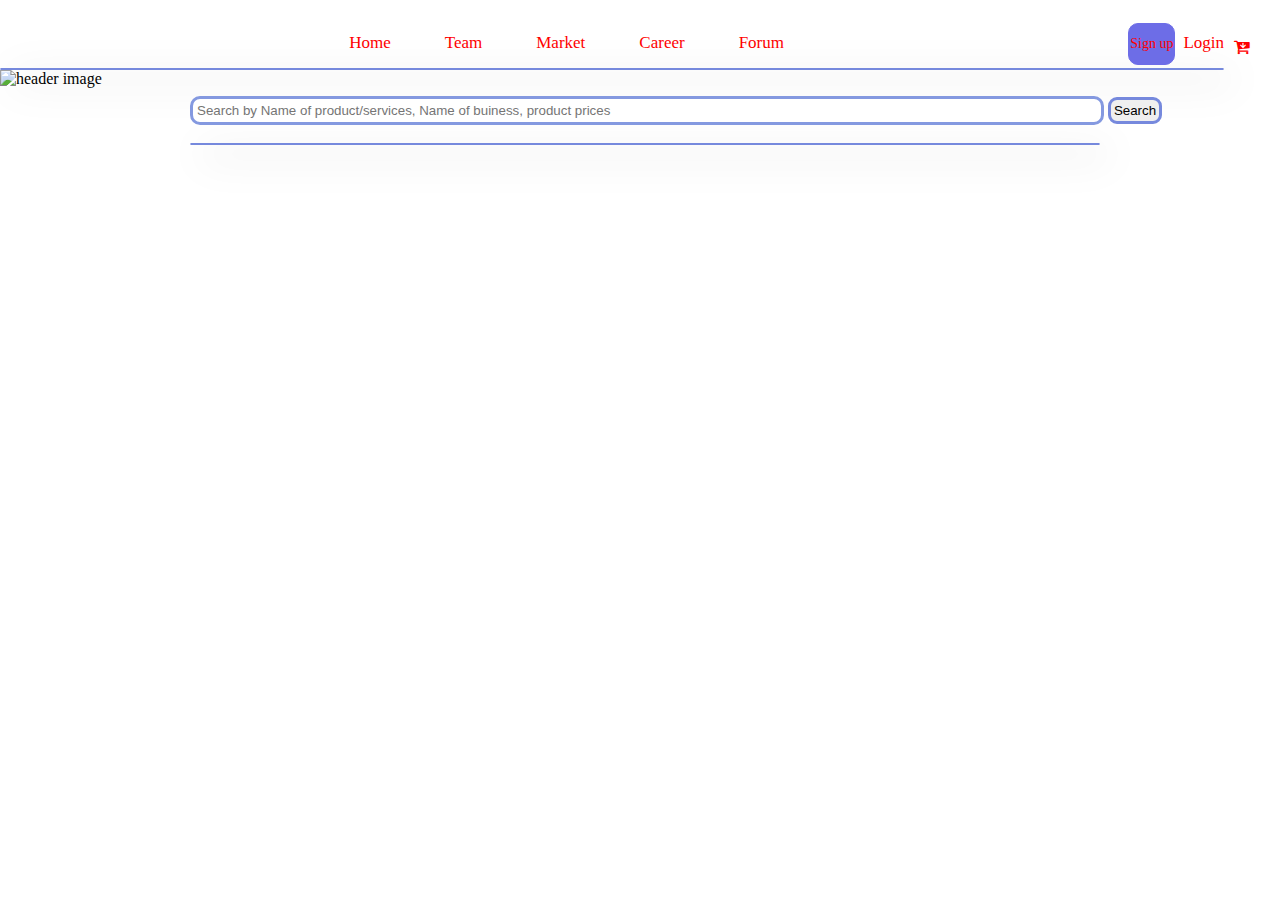
==== SOLUTIONS/WK6/WEB/index.html @ 29604c58 "Added index.html and style3.css" ====
<!DOCTYPE html>
<!DOCTYPE html>
<html lang="en">
<head>
    <meta charset="UTF-8">
    <meta http-equiv="X-UA-Compatible" content="IE=edge">
    <meta name="viewport" content="width=device-width, initial-scale=1.0">
    <title>Home</title>
    <link rel="stylesheet" href="https://cdnjs.cloudflare.com/ajax/libs/font-awesome/4.7.0/css/font-awesome.min.css">
    <link rel="stylesheet" href="style3.css">
</head>
<body>
    <br>
    <nav>
        <div>
            <ul> 
                <li><a href="#">Home</a></li>
                <li><a href="#">Team</a></li>
                <li><a href="#">Market</a></li>
                <li><a href="#">Career</a></li>
                <li><a href="#">Forum</a></li>
                <li style="float: right; color: red; font-size: 17px;padding-left: 10px;cursor: pointer;" class="fa fa-cart-arrow-down"><a href="#"></a></li>
                <li style="float: right;padding: 0; "><a href="#">Login</a></li>
                <li style="float: right; padding: 0;"><a href="#"> </a></li>
                <li><a href="#">Sign up</a></li>

            </ul>
            
        </div>
    </nav> 
    <hr style="margin: 0;margin-right: 0;"> 
    <div ><img src="header2.jfif" alt="header image"></div><br>
    <div class="company_name" ><p> LashPixles Online Shop</p>
        <p style="font-size: 20px; cursor: pointer;" class="fa fa-facebook-square"> LashPixlesgGh</p><br>
        <p style="font-size: 20px;cursor: pointer;" class="fa fa-envelope-o"> LashPixles@amalitech.org</p>
    </div>
    <input class="input_search" type="search" placeholder="Search by Name of product/services, Name of buiness, product prices">
    <input class="input_submit" type="submit" value="Search"><br>
    
    
        <br>
    <hr style="margin-left: 190px; margin-right: 180px;"><br>


</body>
</html>
---- SOLUTIONS/WK6/WEB/style3.css ----
* {
    margin: 0;
    padding: 0;
    margin-top: 0;
    text-decoration: none;
    list-style: none;
    box-sizing: border-box;
    
}

 body{
} 



nav  {
    margin: 0;
    margin-top: 0;
    /* background-color: rgb(36, 49, 49); */
    text-align: center;
    line-height: 40px;
    background-color: white;
    padding: 5px;
}

div img{
    width: 100%;
    height: 300px;
}



nav ul li  {
    display: inline;
    padding: 15px 25px;
    font-family: Slim John;
    font-size: 17px;
   
}



.company_name{
    margin: -290px 0 160px 50px;
    font-size: 35px;
    font-family: poppins;
    color: rgb(233, 218, 157);
}

ul li a{
    color: red;
}
div ul li a:last-child{
    margin-top: 2px;
    padding: 0;
    
} 

.fa-cart{
    float: right;
    padding: 10px;
    font-size: 14px;
    color: red;
}

 div ul li:last-child{
    border: 1px solid rgb(109, 109, 231);
    float: right;
    padding: 0 1px 0 1px;
    border-radius: 10px ;
    margin-right: 8px;
    background-color: rgb(109, 109, 231);
    font-size: 14px;
}


 td div img{
    
    vertical-align: middle;
    border-style: none;
    padding: 0px;
    margin-left: 20px;
    /* border-bottom: 1px solid; */
    /* padding-bottom: 80px;  */
    border: 0.5px solid gray; 
    border-radius:15px 15px 0 0;
    cursor: pointer;
    transition: transform 0.5s ease 0s;
    height: 300px;
    width: 270px;
    flex-direction: column;
    object-fit: cover;

}


.input_search{
    border-radius: 10px;
    border:3px solid rgb(132, 153, 224);
    width: 71.4%;
    margin-left: 190px;
    padding: 4px;
    
}



.input_submit{
    border-radius: 9px;
    padding: 3px;
    cursor: pointer;
    border: 3px solid rgb(118, 137, 221);

}


hr{
    margin-left: 20px;
    /* border-style:groove; */
    border-radius: 100px;
    border: 0.5px solid rgb(118, 137, 221);
    box-shadow: 10px 10px 40px;
}

.card-desc {
    vertical-align: middle;
    width: 270px;
    margin-left: 20px;
    list-style: none;
    margin-bottom: 4px;
    background-color: rgb(202, 212, 212);
    padding: 3px 15px;
    border-radius: 0 0 15px  15px;
    /* box-shadow: 10px 10px 30px; */
    font-family:  poppins;
    font-size: 15px;
    /* white-space:pre-wrap; */
    
    display: inline-block;
}
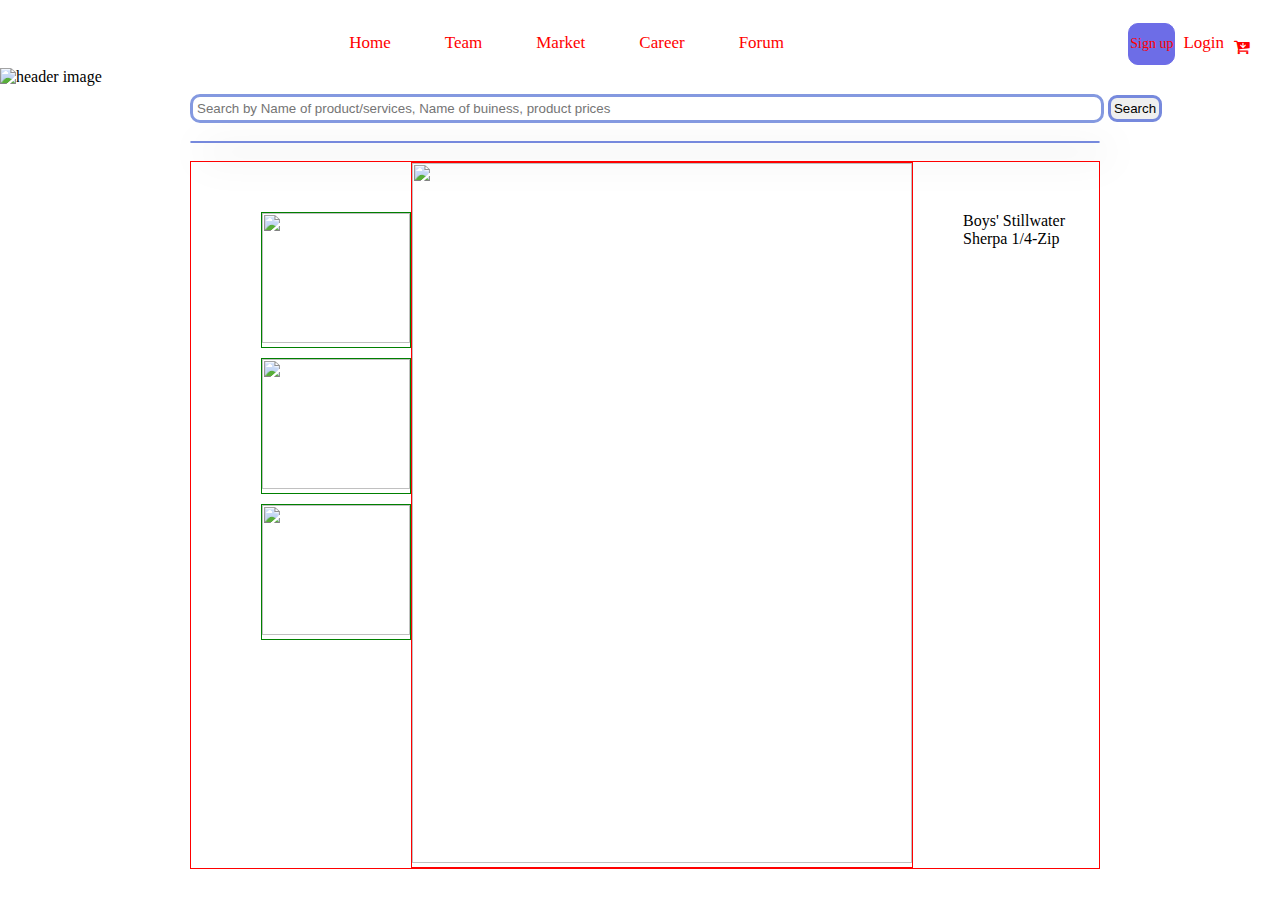
==== commit b68d455e: "Added three containers in a grid and inserted its elements" ====
--- a/SOLUTIONS/WK6/WEB/index.html
+++ b/SOLUTIONS/WK6/WEB/index.html
@@ -28,8 +28,7 @@
             
         </div>
     </nav> 
-    <hr style="margin: 0;margin-right: 0;"> 
-    <div ><img src="header2.jfif" alt="header image"></div><br>
+    <div ><img src="images/header2.jfif" alt="header image"></div><br>
     <div class="company_name" ><p> LashPixles Online Shop</p>
         <p style="font-size: 20px; cursor: pointer;" class="fa fa-facebook-square"> LashPixlesgGh</p><br>
         <p style="font-size: 20px;cursor: pointer;" class="fa fa-envelope-o"> LashPixles@amalitech.org</p>
@@ -41,6 +40,26 @@
         <br>
     <hr style="margin-left: 190px; margin-right: 180px;"><br>
 
+    <div class="container">
+        <div class="images-list">
+            <div id="row1">
+                <img src="images/jacket.jpg" alt="">
+            </div>
+            <div id="row2">
+                <img src="images/jacket.jpg" alt="">
+            </div>
+            <div id="row3">
+                <img src="images/jacket.jpg" alt="">
+            </div>
+        </div>
+        <div id="product-container">
+            <img src="images/jacket.jpg" alt="">
+        </div>
+        <div id="details-container">
+            <div>Boys' Stillwater Sherpa 1/4-Zip</div>
+        </div>
+    </div>
+
 
 </body>
 </html>--- a/SOLUTIONS/WK6/WEB/style3.css
+++ b/SOLUTIONS/WK6/WEB/style3.css
@@ -124,6 +124,78 @@
     box-shadow: 10px 10px 40px;
 }
 
+
+.container{
+    margin-left: 190px;
+    margin-right: 180px;
+    display: grid;
+    grid-template-columns: 1fr 1fr 1fr;
+    border: 1px solid red;
+    position: relative;
+    
+}
+
+#images-list{
+    display: grid;
+    grid-template-rows: repeat(3,1fr);
+    width: 20px;
+}
+
+
+
+#row1,#row2,#row3 {
+    border: 1px solid green;
+    position: relative;
+    margin-top: 10px;
+}
+
+#row1{
+    margin-top: 50px;
+}
+
+#row1 img{
+    height: 130px;
+}
+
+#row2 img{
+    height: 130px;
+}
+
+#row3 img{
+    height: 130px;
+}
+
+
+
+.images-list div{
+    width: 150px;
+    margin-left: 70px;
+}
+
+
+
+#product-container{
+    position: relative;
+    border: 1px solid red;
+}
+
+#product-container img{
+    width: 500px;
+    height: 700px;
+}
+
+
+#details-container{
+
+}
+
+
+#details-container div:first-child{
+    margin-top: 50px;
+    margin-left: 50px;
+}
+
+
 .card-desc {
     vertical-align: middle;
     width: 270px;
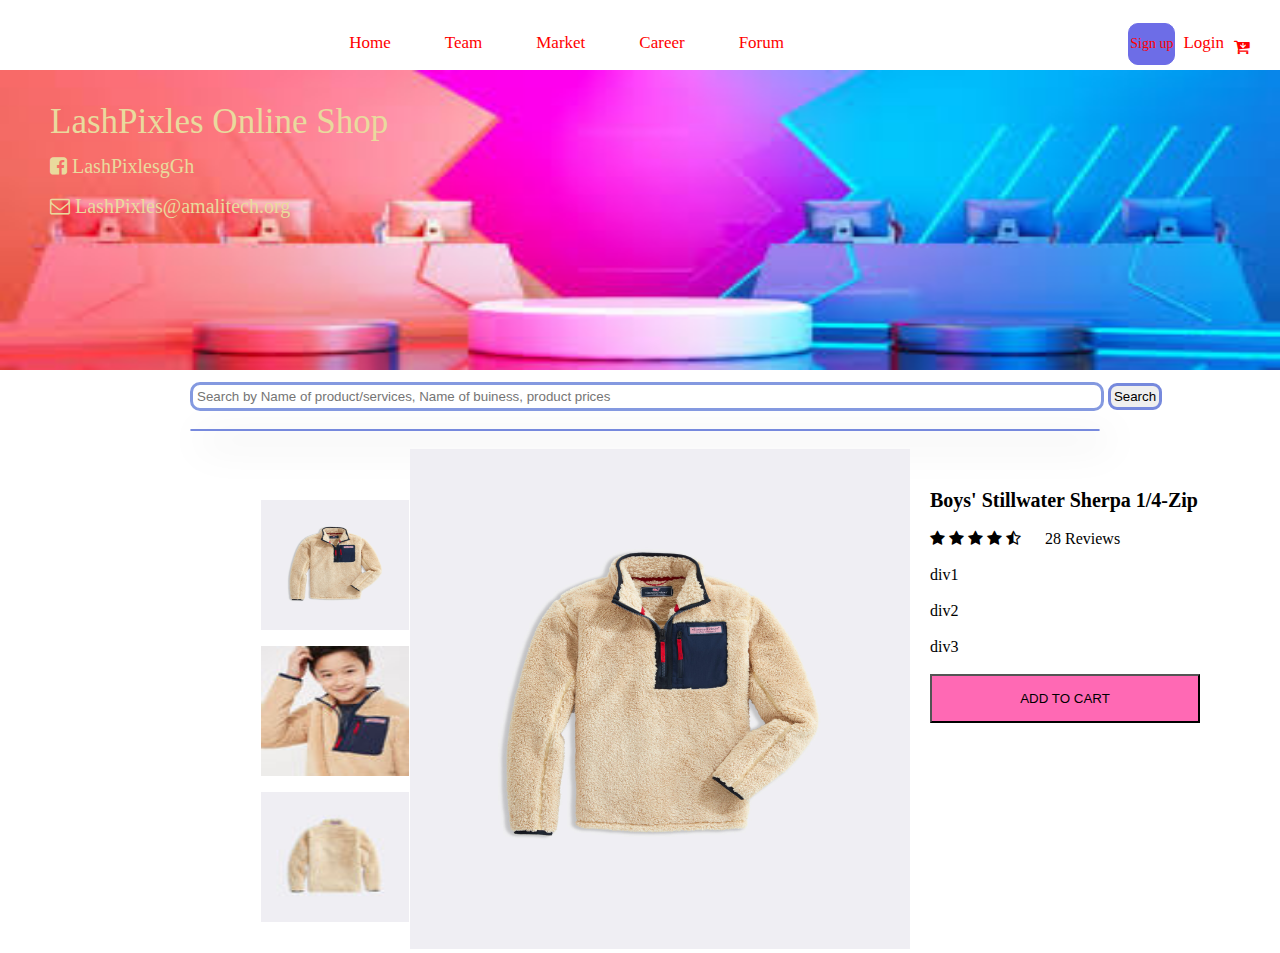
==== commit 4cf76fa8: "Modified the content elements of the grid containers and added a 'add to cart' button to the details" ====
--- a/SOLUTIONS/WK6/WEB/index.html
+++ b/SOLUTIONS/WK6/WEB/index.html
@@ -7,6 +7,7 @@
     <meta name="viewport" content="width=device-width, initial-scale=1.0">
     <title>Home</title>
     <link rel="stylesheet" href="https://cdnjs.cloudflare.com/ajax/libs/font-awesome/4.7.0/css/font-awesome.min.css">
+    <link href="https://fonts.googleapis.com/icon?family=Material+Icons" rel="stylesheet">
     <link rel="stylesheet" href="style3.css">
 </head>
 <body>
@@ -46,20 +47,36 @@
                 <img src="images/jacket.jpg" alt="">
             </div>
             <div id="row2">
-                <img src="images/jacket.jpg" alt="">
+                <img src="images/boyJacket.jpg" alt="">
             </div>
             <div id="row3">
-                <img src="images/jacket.jpg" alt="">
+                <img src="images/BackJacket.jpg" alt="">
             </div>
         </div>
         <div id="product-container">
             <img src="images/jacket.jpg" alt="">
         </div>
         <div id="details-container">
-            <div>Boys' Stillwater Sherpa 1/4-Zip</div>
+            <div><b>Boys' Stillwater Sherpa 1/4-Zip</b> </div>
+            <br>
+            <div>
+                <i  class="fa fa-star checked"></i>
+                <i  class="fa fa-star checked"></i>
+                <i  class="fa fa-star checked"></i>
+                <i  class="fa fa-star checked"></i>
+                <i class="fa fa-star-half-o"></i>
+                <span style= "margin-left: 20px;"> 28 Reviews</span>
+                
+            </div><br>
+            <div>div1</div><br>
+            <div>div2</div><br>
+            <div>div3</div><br>
+            <div>
+                <button type="button" onclick="">ADD TO CART</button>
+            </div>
         </div>
     </div>
 
-
+    
 </body>
 </html>--- a/SOLUTIONS/WK6/WEB/style3.css
+++ b/SOLUTIONS/WK6/WEB/style3.css
@@ -130,7 +130,7 @@
     margin-right: 180px;
     display: grid;
     grid-template-columns: 1fr 1fr 1fr;
-    border: 1px solid red;
+    /* border: 1px solid red; */
     position: relative;
     
 }
@@ -144,7 +144,7 @@
 
 
 #row1,#row2,#row3 {
-    border: 1px solid green;
+    border: 1px solid rgb(255, 255, 255);
     position: relative;
     margin-top: 10px;
 }
@@ -176,12 +176,12 @@
 
 #product-container{
     position: relative;
-    border: 1px solid red;
+    /* border: 1px solid red; */
 }
 
 #product-container img{
     width: 500px;
-    height: 700px;
+    height: 500px;
 }
 
 
@@ -191,8 +191,22 @@
 
 
 #details-container div:first-child{
-    margin-top: 50px;
-    margin-left: 50px;
+    margin-top: 40px;
+    margin-left: 20px;
+    margin-right: 20px;
+    font-size: 20px;
+}
+
+#details-container div{
+    margin-left: 20px;
+    margin-right: 20px;
+}
+
+#details-container button{
+    width: 270px;
+    padding: 15px;
+    background-color: hotpink;
+    cursor: pointer;
 }
 
 
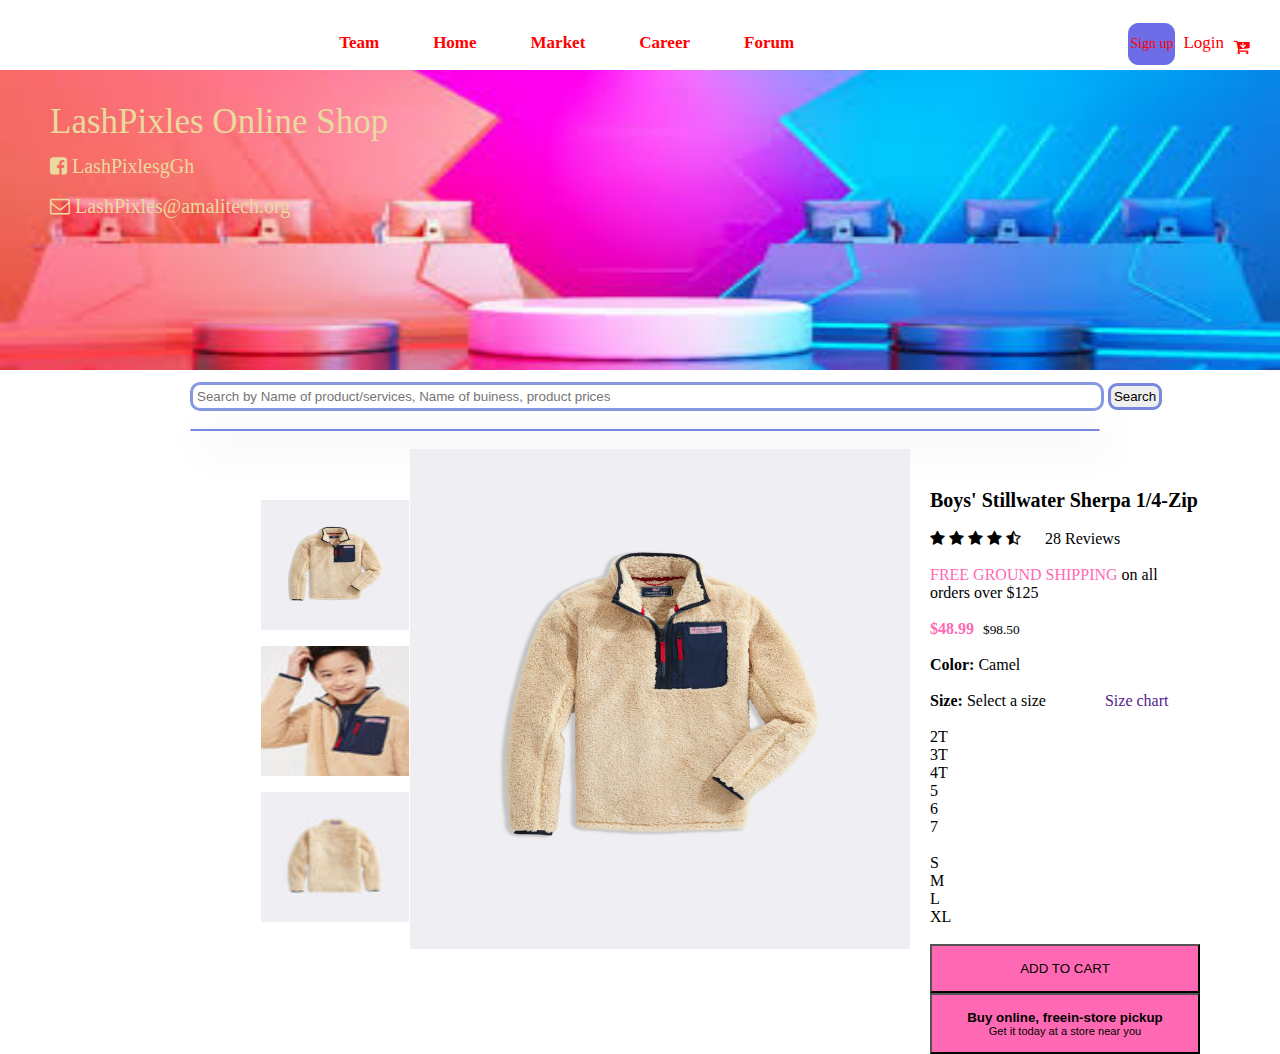
==== commit ff89661d: "Added a js file,sizes buttons and linked them to the product image and the size tag" ====
--- a/SOLUTIONS/WK6/WEB/index.html
+++ b/SOLUTIONS/WK6/WEB/index.html
@@ -9,17 +9,19 @@
     <link rel="stylesheet" href="https://cdnjs.cloudflare.com/ajax/libs/font-awesome/4.7.0/css/font-awesome.min.css">
     <link href="https://fonts.googleapis.com/icon?family=Material+Icons" rel="stylesheet">
     <link rel="stylesheet" href="style3.css">
+    <script src="https://ajax.googleapis.com/ajax/libs/jquery/3.5.1/jquery.min.js"></script>
+    <script src="query.js"></script>
 </head>
 <body>
     <br>
     <nav>
         <div>
             <ul> 
-                <li><a href="#">Home</a></li>
-                <li><a href="#">Team</a></li>
-                <li><a href="#">Market</a></li>
-                <li><a href="#">Career</a></li>
-                <li><a href="#">Forum</a></li>
+                <li><b><a href="#">Team</a></b></li>
+                <li><b><a href="#">Home</a></b></li>
+                <li><b><a href="#">Market</a></b></li>
+                <li><b><a href="#">Career</a></b></li>
+                <li><b><a href="#">Forum</a></b></li>
                 <li style="float: right; color: red; font-size: 17px;padding-left: 10px;cursor: pointer;" class="fa fa-cart-arrow-down"><a href="#"></a></li>
                 <li style="float: right;padding: 0; "><a href="#">Login</a></li>
                 <li style="float: right; padding: 0;"><a href="#"> </a></li>
@@ -54,7 +56,7 @@
             </div>
         </div>
         <div id="product-container">
-            <img src="images/jacket.jpg" alt="">
+            <img id="product-img" src="images/jacket.jpg" alt="">
         </div>
         <div id="details-container">
             <div><b>Boys' Stillwater Sherpa 1/4-Zip</b> </div>
@@ -68,11 +70,35 @@
                 <span style= "margin-left: 20px;"> 28 Reviews</span>
                 
             </div><br>
-            <div>div1</div><br>
-            <div>div2</div><br>
-            <div>div3</div><br>
+            <div><p style="display: inline-block;color: hotpink;">FREE GROUND SHIPPING</p> on all orders over $125</div><br>
+            <div><b style="color: hotpink;">$48.99</b>  <s style="font-size: smaller;margin-left: 5px;">$98.50</s></div><br>
+            <div><b>Color:</b> Camel</div><br>
+            <div><span><b>Size:</b> <span id="select-size">Select a size</span> </span>
+            <span style="margin-left: 55px;"><a href="">Size chart</a></span> </div><br>
+            <div class="sizes">
+                 <p id="2T">2T</p>
+                 <p id="3T">3T</p>
+                 <p id="4T">4T</p>
+                 <p id="5">5</p>
+                 <p id="6">6</p>
+                 <p id="7">7</p>
+            </div><br>
+            <div class="sizes">
+                <p id="S">S</p>
+                 <p id="M">M</p>
+                 <p id="L">L</p>
+                 <p id="XL">XL</p>
+            </div>
+            <br>
+            <div></div>
             <div>
-                <button type="button" onclick="">ADD TO CART</button>
+                <button class="firstbutton" type="button" onclick="">ADD TO CART</button>
+            </div>
+            <div>
+                <button class="lastbutton" type="button" onclick="">
+                    <p><b>Buy online, freein-store pickup</b></p>
+                    <p style="font-size: smaller;">Get it today at a store near you</p>
+                </button>
             </div>
         </div>
     </div>
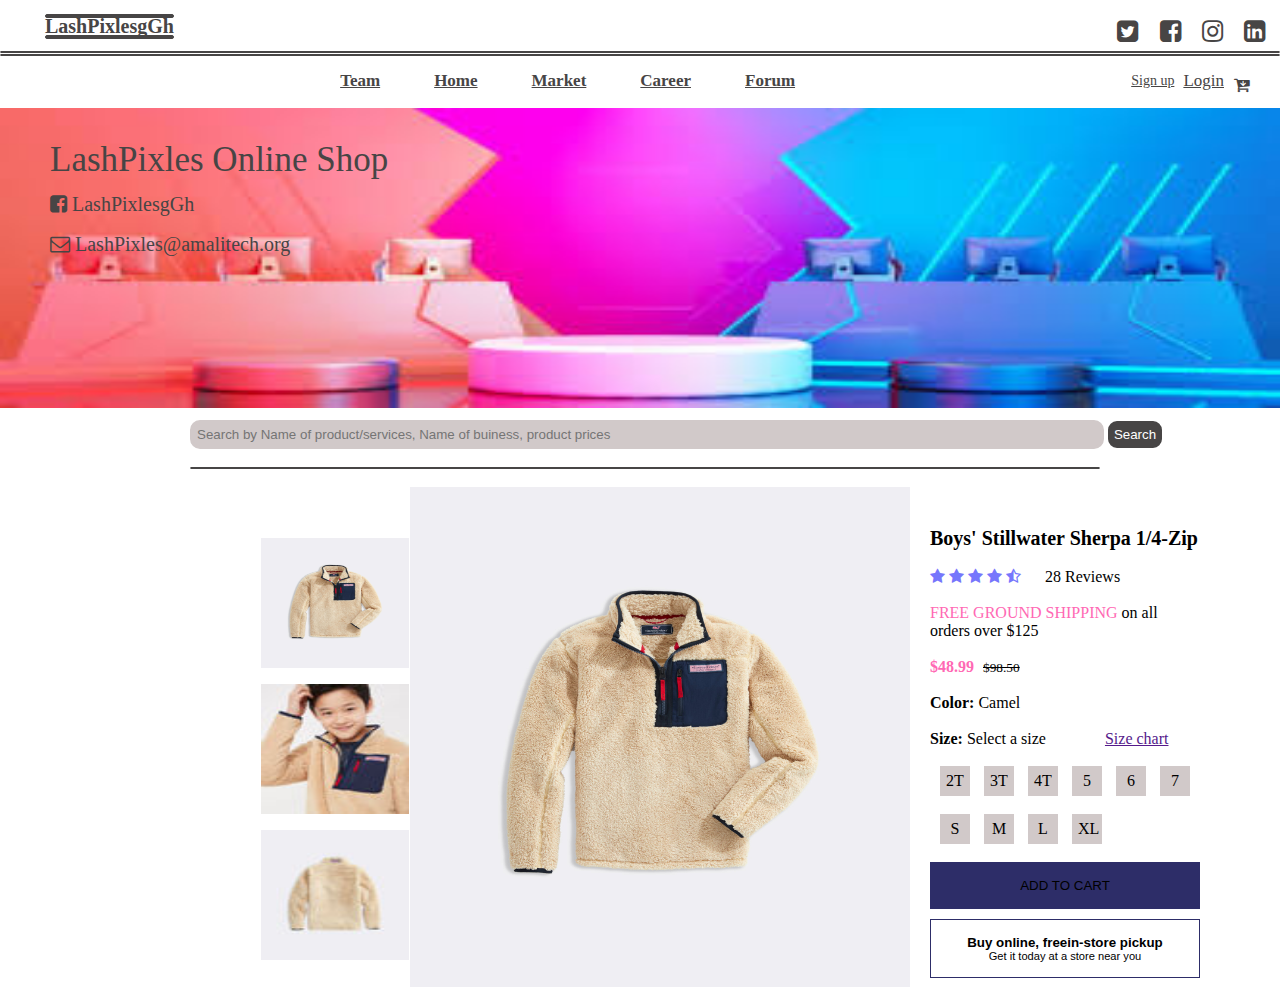
==== commit 78c440ac: "Added a cart page and modified query.js, the style sheet and index.html" ====
--- a/SOLUTIONS/WK6/WEB/index.html
+++ b/SOLUTIONS/WK6/WEB/index.html
@@ -13,7 +13,27 @@
     <script src="query.js"></script>
 </head>
 <body>
-    <br>
+    <div class="logo-container">
+        <div>
+          <span class="logo-text"><b>LashPixlesgGh</b> </span>
+          <span>
+            <hr class="logo-ruler" style=" margin-top: -3px;">
+          </span>
+          <span>
+            <hr class="logo-ruler" style="margin-top: -25px;">
+          </span>
+          <span class="font-icons">
+            <a href="#"><i class="fa fa-twitter-square"></i></a>
+            <a href="#"><i class="fa fa-facebook-square"></i></a>
+            <a href="#"><i class="fa fa-instagram"></i></a>
+            <a href="#"><i class="fa fa-linkedin-square"></i></a>
+          </span>
+    
+    
+        </div>
+      </div><br>
+      <hr style="margin: 0;">
+      <hr style="margin: 0;margin-top: 0.8px;">
     <nav>
         <div>
             <ul> 
@@ -22,7 +42,7 @@
                 <li><b><a href="#">Market</a></b></li>
                 <li><b><a href="#">Career</a></b></li>
                 <li><b><a href="#">Forum</a></b></li>
-                <li style="float: right; color: red; font-size: 17px;padding-left: 10px;cursor: pointer;" class="fa fa-cart-arrow-down"><a href="#"></a></li>
+                <li style="float: right; color: rgb(71, 69, 69); font-size: 17px;padding-left: 10px;cursor: pointer;" class="fa fa-cart-arrow-down"><a href="#"></a></li>
                 <li style="float: right;padding: 0; "><a href="#">Login</a></li>
                 <li style="float: right; padding: 0;"><a href="#"> </a></li>
                 <li><a href="#">Sign up</a></li>
@@ -92,7 +112,8 @@
             <br>
             <div></div>
             <div>
-                <button class="firstbutton" type="button" onclick="">ADD TO CART</button>
+                <a id="firstbutton" href="http://127.0.0.1:5500/SOLUTIONS/WK6/WEB/index1.html" target="_blank"><button class="firstbutton" type="button" onclick="">ADD TO CART</button></a>
+                
             </div>
             <div>
                 <button class="lastbutton" type="button" onclick="">
--- a/SOLUTIONS/WK6/WEB/style3.css
+++ b/SOLUTIONS/WK6/WEB/style3.css
@@ -4,7 +4,7 @@
     margin: 0;
     padding: 0;
     margin-top: 0;
-    text-decoration: none;
+    /* text-decoration: none; */
     list-style: none;
     box-sizing: border-box;
     
@@ -13,7 +13,43 @@
  body{
 } 
 
-
+.logo-container{
+    margin-left: 30px;
+    padding: 15px;
+    }
+    
+.logo-text{
+        font-size: 20px;
+        font-family: poppins;
+        position: relative;
+        color: rgb(71, 69, 69);
+        
+    }
+    
+.logo-ruler{
+    margin-left: 0;
+        width: 129px;
+        height: 4px;
+        border: 1px solid rgb(71, 69, 69);
+        background-color: rgb(71, 69, 69);
+        position: relative;
+        border-radius: 50px;
+    }
+    
+.font-icons{
+        float: right;
+        font-size: 25px;
+    }
+    
+.font-icons i{
+        margin-left: 15px;
+        color: rgb(71, 69, 69);
+    }
+    
+.font-icons a:hover{
+        background-color: white;
+    }
+    
 
 nav  {
     margin: 0;
@@ -40,17 +76,44 @@
    
 }
 
+.ruler{
+    width: 50px;
+}
+
+/* index1 */
+.text-container{
+    position: relative;
+    margin-left: 50px;
+    margin-right: 450px;
+    display: grid;
+    grid-template-columns: repeat(4,1fr);
+}
+
+.middle-container{
+    display: grid;
+    grid-template-columns: 1fr 1fr 1fr;
+    margin-left: 50px;
+    margin-right: 450px;
+    position: relative;
+}
+
+.mid-container1{
+    display: grid;
+    grid-template-columns: 1fr 1fr;
+    position: relative;
+}
+
 
 
 .company_name{
     margin: -290px 0 160px 50px;
     font-size: 35px;
     font-family: poppins;
-    color: rgb(233, 218, 157);
+    color: rgb(71, 69, 69);
 }
 
 ul li a{
-    color: red;
+    color: rgb(71, 69, 69);
 }
 div ul li a:last-child{
     margin-top: 2px;
@@ -66,12 +129,10 @@
 }
 
  div ul li:last-child{
-    border: 1px solid rgb(109, 109, 231);
     float: right;
     padding: 0 1px 0 1px;
     border-radius: 10px ;
     margin-right: 8px;
-    background-color: rgb(109, 109, 231);
     font-size: 14px;
 }
 
@@ -98,7 +159,8 @@
 
 .input_search{
     border-radius: 10px;
-    border:3px solid rgb(132, 153, 224);
+    border:3px solid rgb(209, 201, 201);
+    background-color: rgb(209, 201, 201);
     width: 71.4%;
     margin-left: 190px;
     padding: 4px;
@@ -111,7 +173,9 @@
     border-radius: 9px;
     padding: 3px;
     cursor: pointer;
-    border: 3px solid rgb(118, 137, 221);
+    border: 3px solid rgb(71, 69, 69);
+    background-color: rgb(71, 69, 69);
+    color: white;
 
 }
 
@@ -120,8 +184,7 @@
     margin-left: 20px;
     /* border-style:groove; */
     border-radius: 100px;
-    border: 0.5px solid rgb(118, 137, 221);
-    box-shadow: 10px 10px 40px;
+    border: 0.5px solid rgb(71, 69, 69);
 }
 
 
@@ -135,6 +198,8 @@
     
 }
 
+
+
 #images-list{
     display: grid;
     grid-template-rows: repeat(3,1fr);
@@ -185,8 +250,8 @@
 }
 
 
-#details-container{
-
+#details-container i{
+    color: rgb(118, 118, 252);
 }
 
 
@@ -197,20 +262,52 @@
     font-size: 20px;
 }
 
+
+
 #details-container div{
     margin-left: 20px;
     margin-right: 20px;
 }
 
-#details-container button{
+.firstbutton{
     width: 270px;
     padding: 15px;
-    background-color: hotpink;
-    cursor: pointer;
-}
-
-
-.card-desc {
+    border: 1px solid rgb(45, 45, 104);
+    background-color: rgb(45, 45, 104);
+    cursor: pointer;
+}
+
+.lastbutton{
+    width: 270px;
+    padding: 15px;
+    border: 1px solid rgb(45, 45, 104);
+    background-color: white;
+    cursor: pointer;
+    margin-top: 10px;
+}
+
+.firstbutton:hover{
+    background-color: rgb(253, 77, 165);
+}
+
+.sizes p{
+    border: 1px solid rgb(209, 201, 201);
+    background-color: rgb(209, 201, 201);
+    margin-left: 10px;
+    text-align: center;
+    width: 30px;
+    padding: 5px;
+    display: inline-block;
+    
+}
+
+.sizes p:hover{
+    background-color: grey;
+    cursor: pointer;
+}
+
+
+/* .card-desc {
     vertical-align: middle;
     width: 270px;
     margin-left: 20px;
@@ -220,9 +317,9 @@
     padding: 3px 15px;
     border-radius: 0 0 15px  15px;
     /* box-shadow: 10px 10px 30px; */
-    font-family:  poppins;
-    font-size: 15px;
+    /* font-family:  poppins;
+    font-size: 15px; */
     /* white-space:pre-wrap; */
     
-    display: inline-block;
-}+    /* display: inline-block; */
+/* } */